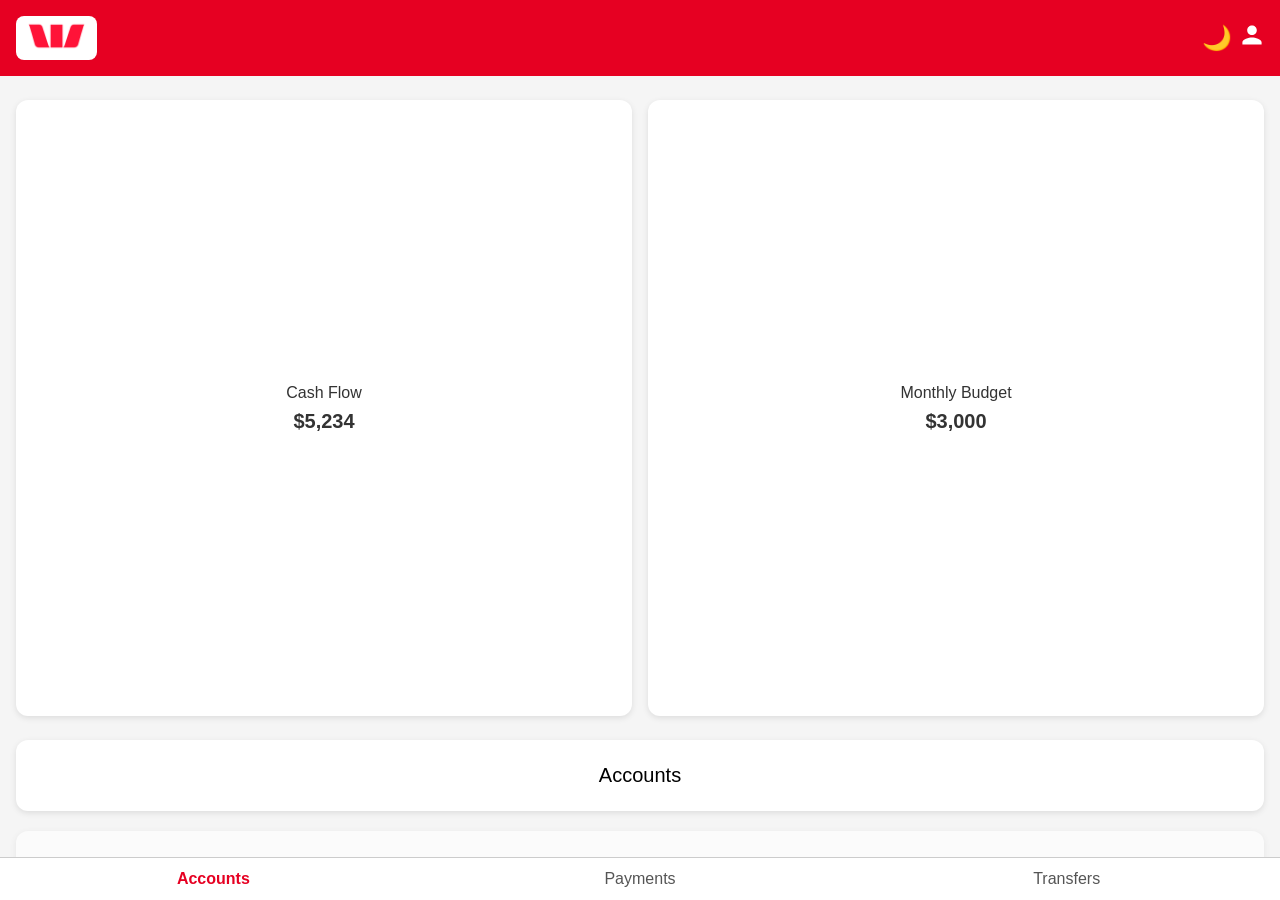
==== index.html @ e5db6cbc "Update account number in account details section" ====
<!DOCTYPE html>
<html lang="en">
<head>
  <meta charset="utf-8">
  <meta name="viewport" content="width=device-width, initial-scale=1">
  <title>Secure Banking</title>

  <!-- iOS standalone -->
  <meta name="apple-mobile-web-app-capable" content="yes">
  <meta name="apple-mobile-web-app-status-bar-style" content="default">
  <meta name="apple-mobile-web-app-title" content="SecureBank">
  <link rel="apple-touch-icon" sizes="180x180" href="/apple-touch-icon.png">

  <!-- PWA manifest -->
  <link rel="manifest" href="/manifest.json">
  <meta name="theme-color" content="#e60022">

  <!-- Stylesheet -->
  <link rel="stylesheet" href="css/styles.css">
</head>
<body>
  <header class="header">
    <div class="logo-container">
      <img src="logo.png" alt="SecureBank Logo" class="logo">
    </div>
    <div class="header-controls">
      <button id="darkModeBtn" class="icon-btn" aria-label="Toggle dark mode">🌙</button>
      <button id="openAccount" class="icon-btn" aria-label="Account Details">
        <svg viewBox="0 0 24 24" fill="#fff" width="24" height="24">
          <path d="M12 12c2.7 0 4.8-2.1 4.8-4.8S14.7 2.4 12 2.4 7.2 4.5 7.2 7.2 9.3 12 12 12zm0 2.4c-3.2 0-9.6 1.6-9.6 4.8v2.4h19.2v-2.4c0-3.2-6.4-4.8-9.6-4.8z"/>
        </svg>
      </button>
    </div>
  </header>

<main>
  <!-- Stats Container -->
  <section id="tools" class="screen screen--active">
    <div class="stats-container">
      <div class="stat-card">
        Cash Flow<br><strong>$5,234</strong>
      </div>
      <div class="stat-card">
        Monthly Budget<br><strong>$3,000</strong>
      </div>
    </div>

    <!-- Tools Screen -->
    <div class="tools">
      <button id="btnAccounts" class="tool-card">Accounts</button>
      <button class="tool-card tool-card--inactive">Payments</button>
      <button class="tool-card tool-card--inactive">Transfers</button>
    </div>
  </section>

  <!-- Account Details Screen (unchanged) -->
  <section id="account" class="screen" aria-hidden="true">
    <button id="backBtn" class="back-btn">← Back</button>
    <div class="account-details">
      <h2>Jordan Saunders</h2>
      <p><strong>Account Number:</strong> 52960212</p>
      <p><strong>Account Type:</strong> Checking</p>
      <p><strong>Email:</strong> jordysau07@gmail.com</p>
    </div>
  </section>
</main>


  <!-- Bottom Navigation -->
  <nav class="bottom-nav">
    <button class="nav-btn active" data-screen="tools">Accounts</button>
    <button class="nav-btn" data-screen="payments">Payments</button>
    <button class="nav-btn" data-screen="transfers">Transfers</button>
  </nav>

  <!-- JS -->
  <script defer src="js/app.js"></script>
  <script>
    if ('serviceWorker' in navigator) {
      navigator.serviceWorker.register('/sw.js').catch(err => console.error(err));
    }
  </script>
</body>
</html>
---- css/styles.css ----
:root {
  --brand-red: #e60022;
  --bg: #f5f5f5;
  --text: #333;
  --card-bg: #fff;
}

* { box-sizing: border-box; margin:0; padding:0 }
body {
  display: flex;
  flex-direction: column;
  height: 100vh;
  font-family: -apple-system, sans-serif;
  background: var(--bg);
  color: var(--text);
}

.header {
  display: flex;
  justify-content: space-between;
  align-items: center;
  background: var(--brand-red);
  padding: 1rem;
}
.logo-container {
  background: #fff;
  padding: 0.25rem 0.75rem;
  border-radius: 8px;
}
.logo { height: 32px; }

.header-controls {
  display: flex;
  gap: 0.5rem;
}
.icon-btn {
  background: none;
  border: none;
  font-size: 1.5rem;
  color: #fff;
  cursor: pointer;
}

main {
  flex: 1;
  padding: 1rem;
  margin-top: 0.5rem;
  overflow-y: auto;
}

.screen { display: none; }
.screen--active { display: block; }

/* New stats container */
/* Stats grid above tools */
.stats-container {
  display: grid;
  grid-template-columns: repeat(2, 1fr);
  gap: 1rem;
  margin-bottom: 1.5rem;
}
.stat-card {
  background: var(--card-bg);
  border-radius: 12px;
  aspect-ratio: 1 / 1;
  display: flex;
  flex-direction: column;
  align-items: center;
  justify-content: center;
  font-size: 1rem;
  box-shadow: 0 2px 6px rgba(0,0,0,0.1);
}
.stat-card strong {
  margin-top: 0.5rem;
  font-size: 1.25rem;
}

.tools {
  display: flex;
  flex-direction: column;
  gap: 1.25rem;
}
.tool-card {
  background: var(--card-bg);
  border: none;
  border-radius: 12px;
  padding: 1.5rem;
  font-size: 1.25rem;
  text-align: center;
  box-shadow: 0 2px 6px rgba(0,0,0,0.1);
  cursor: pointer;
  transition: transform 0.1s ease-in-out;
}
.tool-card:active { transform: scale(0.98); }
.tool-card--inactive { opacity:0.6; cursor:not-allowed; }

.back-btn {
  background: none;
  border: none;
  color: var(--brand-red);
  font-size: 1rem;
  margin-bottom: 1rem;
  cursor: pointer;
}

.account-details {
  background: var(--card-bg);
  margin: 0;
  padding: 1.5rem;
  border-radius: 12px;
  box-shadow: 0 2px 6px rgba(0,0,0,0.1);
}
.account-details h2 { color: var(--brand-red); margin-bottom: 0.75rem; }
.account-details p { margin-bottom: 0.5rem; }

.bottom-nav {
  display: flex;
  border-top: 1px solid #ccc;
  background: #fff;
}
.nav-btn {
  flex: 1;
  border: none;
  background: none;
  font-size: 1rem;
  color: #555;
  padding: 0.75rem;
  cursor: pointer;
}
.nav-btn.active { color: var(--brand-red); font-weight: bold; }

@media(max-width:600px) {
  .logo { height: 28px; }
  .stat-card { font-size: 0.9rem; }
  .tool-card, .account-details { padding: 1rem; font-size: 1.1rem; }
}
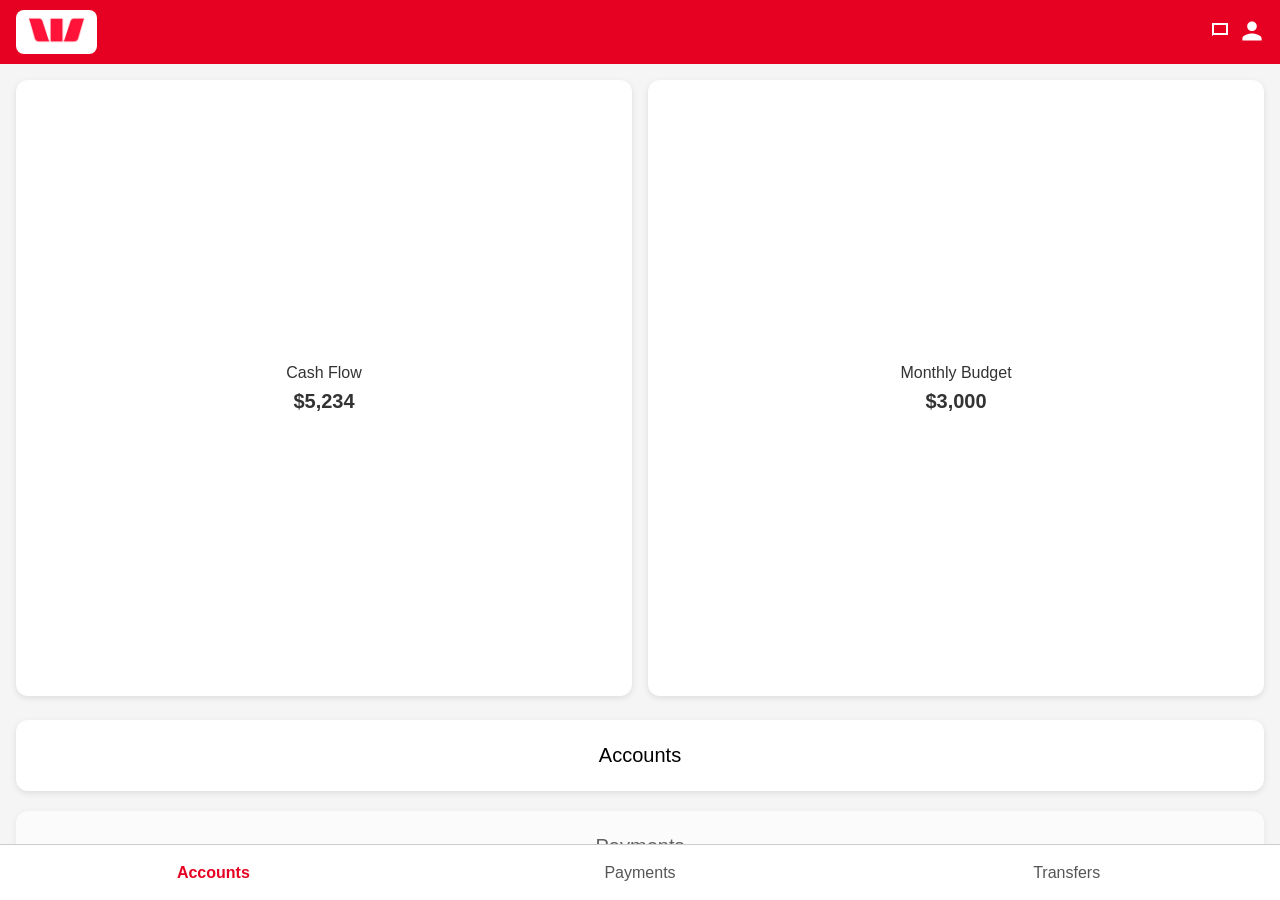
==== commit caa79f6a: "Refactor styles and HTML structure for improved layout; update app logic for better screen managemen" ====
--- a/index.html
+++ b/index.html
@@ -2,20 +2,21 @@
 <html lang="en">
 <head>
   <meta charset="utf-8">
-  <meta name="viewport" content="width=device-width, initial-scale=1">
+  <meta name="viewport" content="width=device-width, initial-scale=1, viewport-fit=cover">
   <title>Secure Banking</title>
 
-  <!-- iOS standalone -->
+  <!-- Standalone PWA -->
+  <meta name="mobile-web-app-capable" content="yes">
   <meta name="apple-mobile-web-app-capable" content="yes">
   <meta name="apple-mobile-web-app-status-bar-style" content="default">
   <meta name="apple-mobile-web-app-title" content="SecureBank">
   <link rel="apple-touch-icon" sizes="180x180" href="/apple-touch-icon.png">
 
-  <!-- PWA manifest -->
+  <!-- Manifest -->
   <link rel="manifest" href="/manifest.json">
   <meta name="theme-color" content="#e60022">
 
-  <!-- Stylesheet -->
+  <!-- Styles -->
   <link rel="stylesheet" href="css/styles.css">
 </head>
 <body>
@@ -24,7 +25,11 @@
       <img src="logo.png" alt="SecureBank Logo" class="logo">
     </div>
     <div class="header-controls">
-      <button id="darkModeBtn" class="icon-btn" aria-label="Toggle dark mode">🌙</button>
+      <button id="supportBtn" class="icon-btn" aria-label="Customer Support">
+        <svg viewBox="0 0 24 24" fill="#fff" width="24" height="24">
+          <path d="M4 4h16v12H5.17L4 17.17V4zm2 2v8h12V6H6z"/>
+        </svg>
+      </button>
       <button id="openAccount" class="icon-btn" aria-label="Account Details">
         <svg viewBox="0 0 24 24" fill="#fff" width="24" height="24">
           <path d="M12 12c2.7 0 4.8-2.1 4.8-4.8S14.7 2.4 12 2.4 7.2 4.5 7.2 7.2 9.3 12 12 12zm0 2.4c-3.2 0-9.6 1.6-9.6 4.8v2.4h19.2v-2.4c0-3.2-6.4-4.8-9.6-4.8z"/>
@@ -33,38 +38,36 @@
     </div>
   </header>
 
-<main>
-  <!-- Stats Container -->
-  <section id="tools" class="screen screen--active">
-    <div class="stats-container">
-      <div class="stat-card">
-        Cash Flow<br><strong>$5,234</strong>
+  <main>
+    <!-- Tools & Stats -->
+    <section id="tools" class="screen screen--active">
+      <div class="stats-container">
+        <div class="stat-card">
+          Cash Flow<br><strong>$5,234</strong>
+        </div>
+        <div class="stat-card">
+          Monthly Budget<br><strong>$3,000</strong>
+        </div>
       </div>
-      <div class="stat-card">
-        Monthly Budget<br><strong>$3,000</strong>
+      <div class="tools">
+        <button id="btnAccounts" class="tool-card">Accounts</button>
+        <button class="tool-card tool-card--inactive">Payments</button>
+        <button class="tool-card tool-card--inactive">Transfers</button>
       </div>
-    </div>
+    </section>
 
-    <!-- Tools Screen -->
-    <div class="tools">
-      <button id="btnAccounts" class="tool-card">Accounts</button>
-      <button class="tool-card tool-card--inactive">Payments</button>
-      <button class="tool-card tool-card--inactive">Transfers</button>
-    </div>
-  </section>
-
-  <!-- Account Details Screen (unchanged) -->
-  <section id="account" class="screen" aria-hidden="true">
-    <button id="backBtn" class="back-btn">← Back</button>
-    <div class="account-details">
-      <h2>Jordan Saunders</h2>
-      <p><strong>Account Number:</strong> 52960212</p>
-      <p><strong>Account Type:</strong> Checking</p>
-      <p><strong>Email:</strong> jordysau07@gmail.com</p>
-    </div>
-  </section>
-</main>
-
+    <!-- Account Details -->
+    <section id="account" class="screen" aria-hidden="true">
+      <button id="backBtn" class="back-btn" aria-label="Back to tools">← Back</button>
+      <div class="account-details">
+        <h2>Jordan Smith</h2>
+        <p><strong>Balance:</strong> $5,234.00</p>
+        <p><strong>Account Number:</strong> 12345678</p>
+        <p><strong>Account Type:</strong> Checking</p>
+        <p><strong>Email:</strong> jordan@example.com</p>
+      </div>
+    </section>
+  </main>
 
   <!-- Bottom Navigation -->
   <nav class="bottom-nav">
@@ -73,11 +76,11 @@
     <button class="nav-btn" data-screen="transfers">Transfers</button>
   </nav>
 
-  <!-- JS -->
+  <!-- Scripts -->
   <script defer src="js/app.js"></script>
   <script>
     if ('serviceWorker' in navigator) {
-      navigator.serviceWorker.register('/sw.js').catch(err => console.error(err));
+      navigator.serviceWorker.register('/sw.js').catch(console.error);
     }
   </script>
 </body>
--- a/css/styles.css
+++ b/css/styles.css
@@ -1,4 +1,6 @@
 :root {
+  --header-height: 64px;
+  --nav-height: 56px;
   --brand-red: #e60022;
   --bg: #f5f5f5;
   --text: #333;
@@ -7,130 +9,85 @@
 
 * { box-sizing: border-box; margin:0; padding:0 }
 body {
-  display: flex;
-  flex-direction: column;
-  height: 100vh;
+  display: flex; flex-direction: column; height:100vh;
+  padding-top: var(--header-height);
+  padding-bottom: var(--nav-height);
   font-family: -apple-system, sans-serif;
   background: var(--bg);
   color: var(--text);
 }
-
 .header {
-  display: flex;
-  justify-content: space-between;
-  align-items: center;
-  background: var(--brand-red);
-  padding: 1rem;
+  position: fixed; top:0; left:0; right:0;
+  height: var(--header-height);
+  display:flex; justify-content:space-between; align-items:center;
+  background: var(--brand-red); padding:0 1rem;
+  z-index:1000;
 }
 .logo-container {
-  background: #fff;
-  padding: 0.25rem 0.75rem;
-  border-radius: 8px;
+  background:#fff; padding:0.25rem 0.75rem; border-radius:8px;
 }
-.logo { height: 32px; }
+.logo { height:32px; }
+.header-controls { display:flex; gap:0.5rem; }
+.icon-btn { background:none; border:none; color:#fff; cursor:pointer; }
 
-.header-controls {
-  display: flex;
-  gap: 0.5rem;
-}
-.icon-btn {
-  background: none;
-  border: none;
-  font-size: 1.5rem;
-  color: #fff;
-  cursor: pointer;
-}
+main { flex:1; overflow-y:auto; padding:1rem; }
+.screen { display:none; }
+.screen--active { display:block; }
 
-main {
-  flex: 1;
-  padding: 1rem;
-  margin-top: 0.5rem;
-  overflow-y: auto;
-}
-
-.screen { display: none; }
-.screen--active { display: block; }
-
-/* New stats container */
-/* Stats grid above tools */
 .stats-container {
-  display: grid;
-  grid-template-columns: repeat(2, 1fr);
-  gap: 1rem;
-  margin-bottom: 1.5rem;
+  display:grid;
+  grid-template-columns:repeat(2,1fr);
+  gap:1rem;
+  margin-bottom:1.5rem;
 }
 .stat-card {
-  background: var(--card-bg);
-  border-radius: 12px;
-  aspect-ratio: 1 / 1;
-  display: flex;
-  flex-direction: column;
-  align-items: center;
-  justify-content: center;
-  font-size: 1rem;
-  box-shadow: 0 2px 6px rgba(0,0,0,0.1);
+  background:var(--card-bg);
+  border-radius:12px;
+  aspect-ratio:1/1;
+  display:flex; flex-direction:column;
+  align-items:center; justify-content:center;
+  box-shadow:0 2px 6px rgba(0,0,0,0.1);
+  font-size:1rem;
 }
-.stat-card strong {
-  margin-top: 0.5rem;
-  font-size: 1.25rem;
+.stat-card strong { margin-top:0.5rem; font-size:1.25rem; }
+
+.tools { display:flex; flex-direction:column; gap:1.25rem; }
+.tool-card {
+  background:var(--card-bg);
+  border:none; border-radius:12px;
+  padding:1.5rem; font-size:1.25rem; text-align:center;
+  box-shadow:0 2px 6px rgba(0,0,0,0.1);
+  cursor:pointer; transition:transform 0.1s;
 }
-
-.tools {
-  display: flex;
-  flex-direction: column;
-  gap: 1.25rem;
-}
-.tool-card {
-  background: var(--card-bg);
-  border: none;
-  border-radius: 12px;
-  padding: 1.5rem;
-  font-size: 1.25rem;
-  text-align: center;
-  box-shadow: 0 2px 6px rgba(0,0,0,0.1);
-  cursor: pointer;
-  transition: transform 0.1s ease-in-out;
-}
-.tool-card:active { transform: scale(0.98); }
+.tool-card:active { transform:scale(0.98); }
 .tool-card--inactive { opacity:0.6; cursor:not-allowed; }
 
-.back-btn {
-  background: none;
-  border: none;
-  color: var(--brand-red);
-  font-size: 1rem;
-  margin-bottom: 1rem;
-  cursor: pointer;
+.back-btn { background:none; border:none; color:var(--brand-red);
+  font-size:1rem; margin-bottom:1rem; cursor:pointer;
 }
 
 .account-details {
-  background: var(--card-bg);
-  margin: 0;
-  padding: 1.5rem;
-  border-radius: 12px;
-  box-shadow: 0 2px 6px rgba(0,0,0,0.1);
+  background:var(--card-bg);
+  padding:1.5rem; border-radius:12px;
+  box-shadow:0 2px 6px rgba(0,0,0,0.1);
 }
-.account-details h2 { color: var(--brand-red); margin-bottom: 0.75rem; }
-.account-details p { margin-bottom: 0.5rem; }
+.account-details h2 { margin-bottom:0.75rem; color:var(--brand-red); }
+.account-details p { margin-bottom:0.5rem; }
 
 .bottom-nav {
-  display: flex;
-  border-top: 1px solid #ccc;
-  background: #fff;
+  position:fixed; bottom:0; left:0; right:0;
+  height:var(--nav-height);
+  display:flex; border-top:1px solid #ccc;
+  background:#fff; z-index:1000;
 }
 .nav-btn {
-  flex: 1;
-  border: none;
-  background: none;
-  font-size: 1rem;
-  color: #555;
-  padding: 0.75rem;
-  cursor: pointer;
+  flex:1; border:none; background:none;
+  font-size:1rem; color:#555;
 }
-.nav-btn.active { color: var(--brand-red); font-weight: bold; }
+.nav-btn.active { color:var(--brand-red); font-weight:bold; }
 
 @media(max-width:600px) {
-  .logo { height: 28px; }
-  .stat-card { font-size: 0.9rem; }
-  .tool-card, .account-details { padding: 1rem; font-size: 1.1rem; }
+  .logo { height:28px; }
+  .stat-card { font-size:0.9rem; }
+  .tool-card, .account-details { padding:1rem; font-size:1.1rem; }
 }
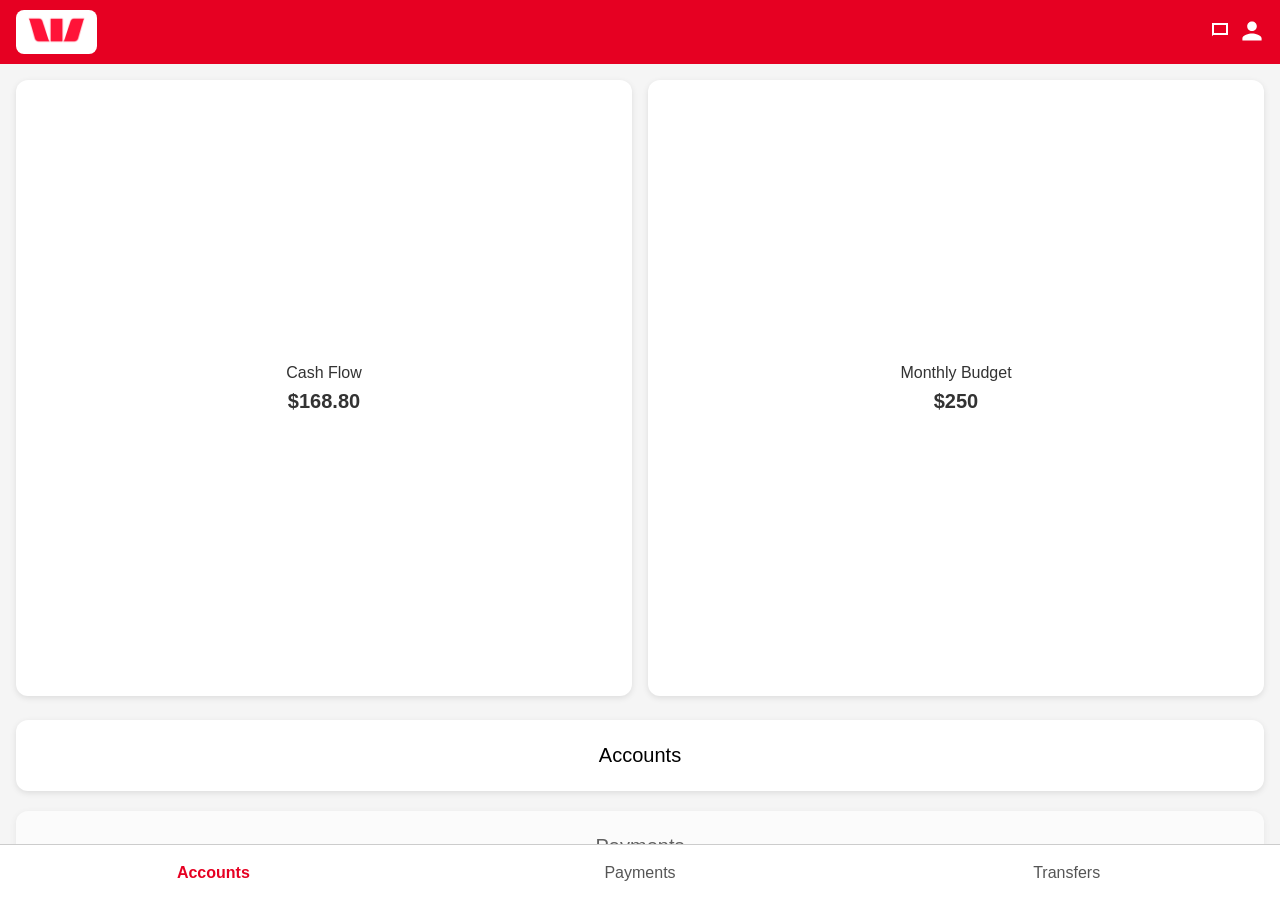
==== commit 1a48541c: "Update account details and financial stats for accuracy" ====
--- a/index.html
+++ b/index.html
@@ -43,10 +43,10 @@
     <section id="tools" class="screen screen--active">
       <div class="stats-container">
         <div class="stat-card">
-          Cash Flow<br><strong>$5,234</strong>
+          Cash Flow<br><strong>$168.80</strong>
         </div>
         <div class="stat-card">
-          Monthly Budget<br><strong>$3,000</strong>
+          Monthly Budget<br><strong>$250</strong>
         </div>
       </div>
       <div class="tools">
@@ -60,11 +60,11 @@
     <section id="account" class="screen" aria-hidden="true">
       <button id="backBtn" class="back-btn" aria-label="Back to tools">← Back</button>
       <div class="account-details">
-        <h2>Jordan Smith</h2>
-        <p><strong>Balance:</strong> $5,234.00</p>
-        <p><strong>Account Number:</strong> 12345678</p>
-        <p><strong>Account Type:</strong> Checking</p>
-        <p><strong>Email:</strong> jordan@example.com</p>
+        <h2>Jordan Saunders</h2>
+        <p><strong>Balance:</strong> $928.48</p>
+        <p><strong>Account Number:</strong> 52864235</p>
+        <p><strong>Account Type:</strong> Savings</p>
+        <p><strong>Email:</strong> jordysau07@gmail.com</p>
       </div>
     </section>
   </main>
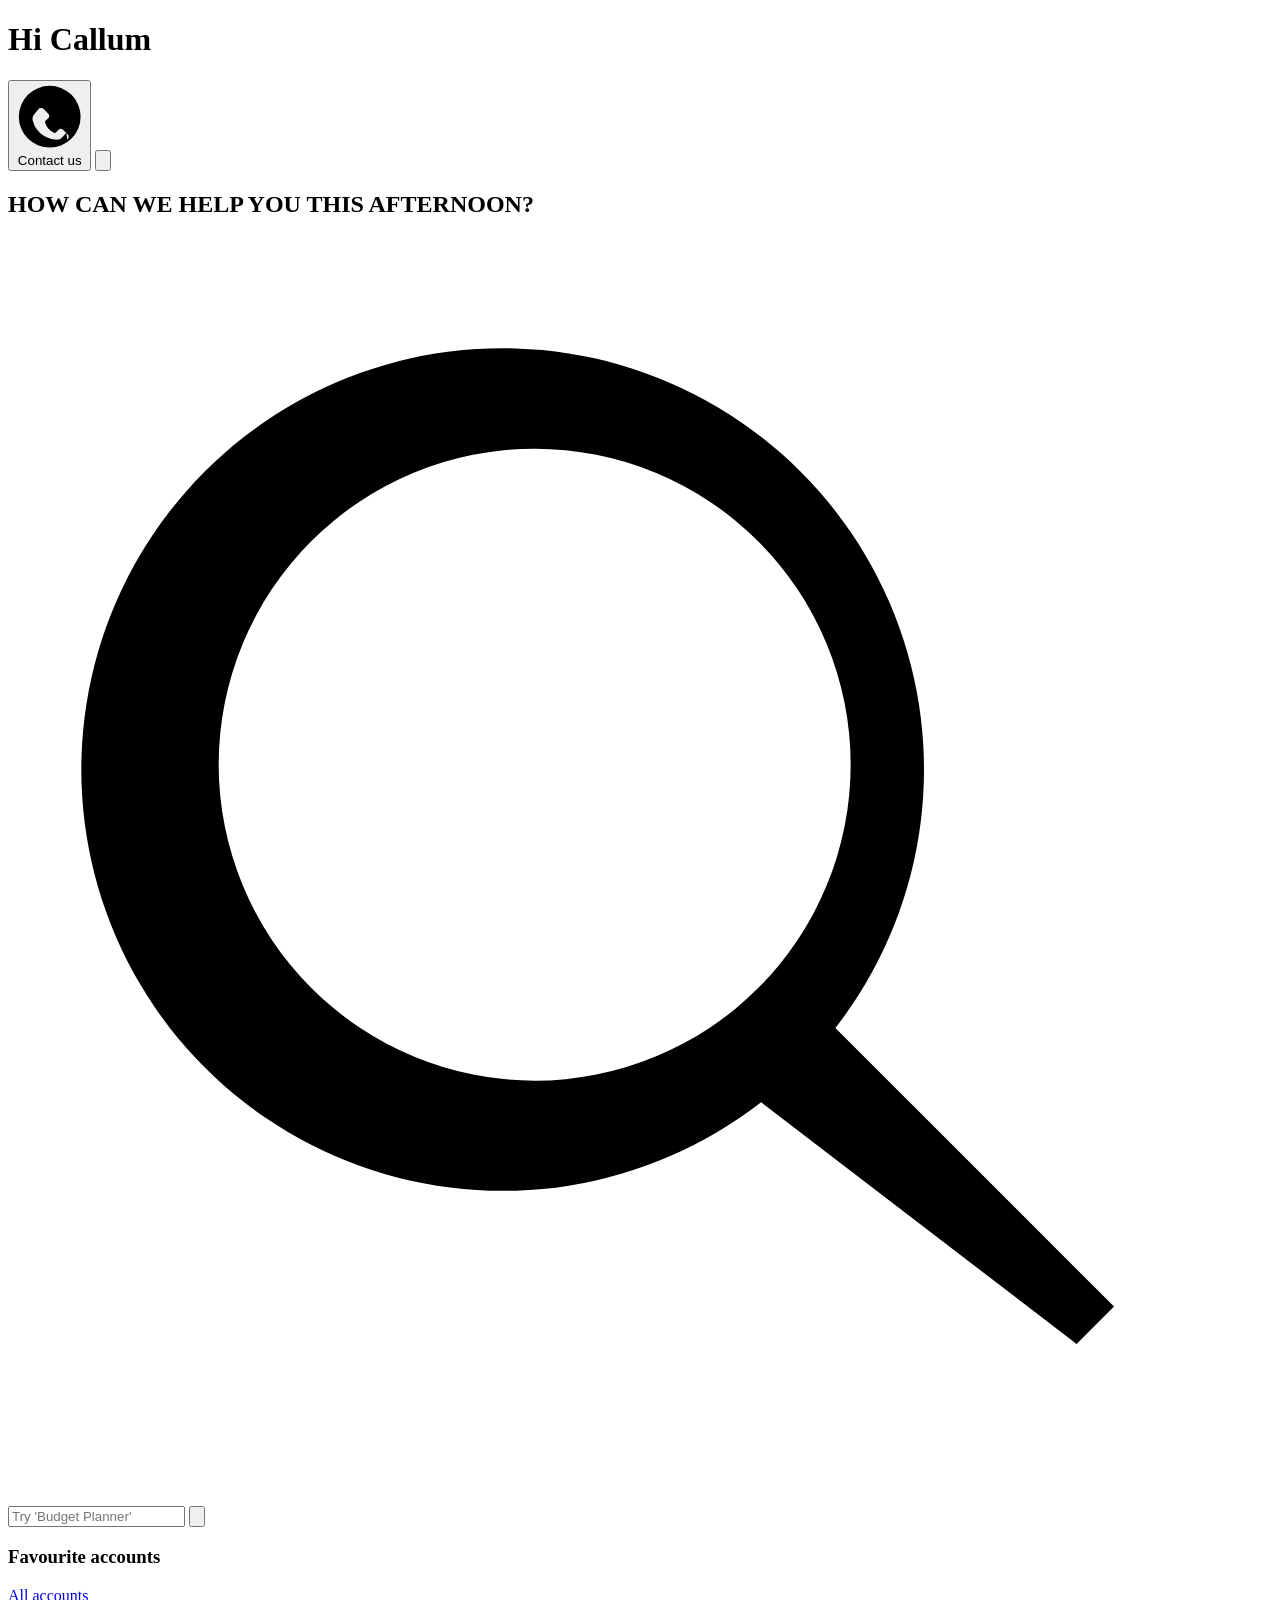
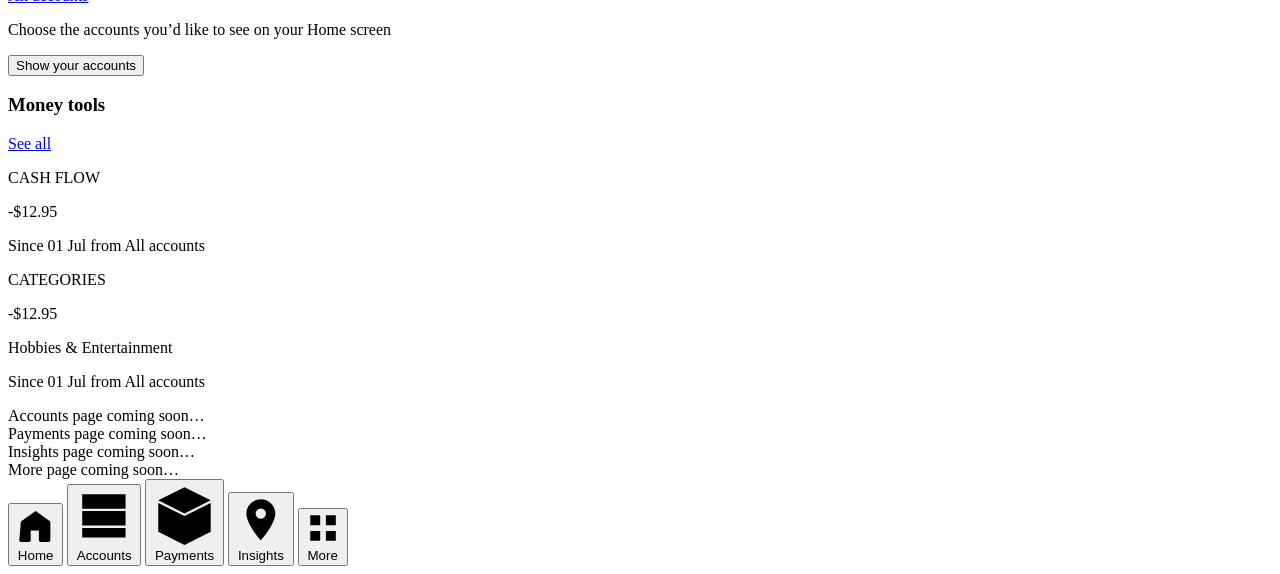
==== commit dc6523d4: "Refactor HTML structure and CSS styles for improved layout; enhance bottom navigation and dynamic gr" ====
--- a/index.html
+++ b/index.html
@@ -1,87 +1,122 @@
 <!DOCTYPE html>
 <html lang="en">
-<head>
-  <meta charset="utf-8">
-  <meta name="viewport" content="width=device-width, initial-scale=1, viewport-fit=cover">
-  <title>Secure Banking</title>
-
-  <!-- Standalone PWA -->
-  <meta name="mobile-web-app-capable" content="yes">
-  <meta name="apple-mobile-web-app-capable" content="yes">
-  <meta name="apple-mobile-web-app-status-bar-style" content="default">
-  <meta name="apple-mobile-web-app-title" content="SecureBank">
-  <link rel="apple-touch-icon" sizes="180x180" href="/apple-touch-icon.png">
-
-  <!-- Manifest -->
-  <link rel="manifest" href="/manifest.json">
-  <meta name="theme-color" content="#e60022">
-
-  <!-- Styles -->
-  <link rel="stylesheet" href="css/styles.css">
-</head>
-<body>
-  <header class="header">
-    <div class="logo-container">
-      <img src="logo.png" alt="SecureBank Logo" class="logo">
-    </div>
-    <div class="header-controls">
-      <button id="supportBtn" class="icon-btn" aria-label="Customer Support">
-        <svg viewBox="0 0 24 24" fill="#fff" width="24" height="24">
-          <path d="M4 4h16v12H5.17L4 17.17V4zm2 2v8h12V6H6z"/>
-        </svg>
-      </button>
-      <button id="openAccount" class="icon-btn" aria-label="Account Details">
-        <svg viewBox="0 0 24 24" fill="#fff" width="24" height="24">
-          <path d="M12 12c2.7 0 4.8-2.1 4.8-4.8S14.7 2.4 12 2.4 7.2 4.5 7.2 7.2 9.3 12 12 12zm0 2.4c-3.2 0-9.6 1.6-9.6 4.8v2.4h19.2v-2.4c0-3.2-6.4-4.8-9.6-4.8z"/>
-        </svg>
-      </button>
-    </div>
-  </header>
-
-  <main>
-    <!-- Tools & Stats -->
-    <section id="tools" class="screen screen--active">
-      <div class="stats-container">
-        <div class="stat-card">
-          Cash Flow<br><strong>$168.80</strong>
-        </div>
-        <div class="stat-card">
-          Monthly Budget<br><strong>$250</strong>
+  <head>
+    <meta charset="UTF-8" />
+    <meta name="viewport" content="width=device-width, initial-scale=1.0, viewport-fit=cover" />
+    <title>Westpac PWA Clone</title>
+    <link rel="stylesheet" href="style.css" />
+    <link rel="manifest" href="manifest.json" />
+  </head>
+  <body>
+    <header class="hero gradient">
+      <div class="safe-top"></div>
+      <div class="hero__row">
+        <h1 class="greeting">Hi Callum</h1>
+        <div class="actions">
+          <button id="contactBtn" class="pill">
+            <svg class="icon" viewBox="0 0 24 24" aria-hidden="true">
+              <path d="M12 1a11 11 0 1 0 11 11A11.012 11.012 0 0 0 12 1Zm5.914 16.672-1.4 1.636a2.568 2.568 0 0 1-2 .918 8.449 8.449 0 0 1-3.814-.964 8.555 8.555 0 0 1-3.11-2.55 8.46 8.46 0 0 1-1.625-3.395 2.555 2.555 0 0 1 .6-2.313l1.4-1.637a1.265 1.265 0 0 1 1.925-.073l1.518 1.532a1.265 1.265 0 0 1-.073 1.83l-.9.9a.382.382 0 0 0-.1.38 5.83 5.83 0 0 0 1.147 2.243 5.963 5.963 0 0 0 2.23 1.618.381.381 0 0 0 .383-.098l.9-.9a1.265 1.265 0 0 1 1.83-.073l1.518 1.532a1.265 1.265 0 0 1-.073 1.83Z" />
+            </svg>
+            <span>Contact us</span>
+            <span class="dot"></span>
+          </button>
+          <button id="profileBtn" class="circle">
+            <svg class="icon" viewBox="0 0 24 24" aria-hidden="true">
+              <path d="M12 12a5 5 0 1 0-5-5 5 5 0 0 0 5 5Zm0 2c-3.33 0-10 1.67-10 5v3h20v-3c0-3.33-6.67-5-10-5Z" />
+            </svg>
+          </button>
         </div>
       </div>
-      <div class="tools">
-        <button id="btnAccounts" class="tool-card">Accounts</button>
-        <button class="tool-card tool-card--inactive">Payments</button>
-        <button class="tool-card tool-card--inactive">Transfers</button>
+      <h2 class="headline">HOW CAN WE HELP YOU THIS AFTERNOON?</h2>
+      <div class="search">
+        <svg class="icon search-icon" viewBox="0 0 24 24" aria-hidden="true">
+          <path d="M21 20.29 15.71 15a8 8 0 1 0-1.41 1.41L20.29 21ZM4 10a6 6 0 1 1 6 6 6.007 6.007 0 0 1-6-6Z"></path>
+        </svg>
+        <input type="search" placeholder="Try 'Budget Planner'" aria-label="Search" />
+        <button id="micBtn" class="mic-btn">
+          <svg class="icon" viewBox="0 0 24 24" aria-hidden="true">
+            <path d="M12 14a3 3 0 0 0 3-3V5a3 3 0 0 0-6 0v6a3 3 0 0 0 3 3Zm5-3a5 5 0 0 1-10 0H5a7 7 0 0 0 14 0Z" />
+            <path d="M19 15h-2.08a6.94 6.94 0 0 1-2.04 3.05 7 7 0 0 1-9.76 0 6.94 6.94 0 0 1-2.04-3.05H5a9 9 0 0 0 14 0Z" />
+          </svg>
+        </button>
       </div>
-    </section>
+    </header>
 
-    <!-- Account Details -->
-    <section id="account" class="screen" aria-hidden="true">
-      <button id="backBtn" class="back-btn" aria-label="Back to tools">← Back</button>
-      <div class="account-details">
-        <h2>Jordan Saunders</h2>
-        <p><strong>Balance:</strong> $928.48</p>
-        <p><strong>Account Number:</strong> 52864235</p>
-        <p><strong>Account Type:</strong> Savings</p>
-        <p><strong>Email:</strong> jordysau07@gmail.com</p>
-      </div>
-    </section>
-  </main>
+    <main id="home" class="page active">
+      <section class="favourites">
+        <div class="section-header">
+          <h3>Favourite accounts</h3>
+          <a href="#" class="link">All accounts</a>
+        </div>
+        <div class="card blank">
+          <p>Choose the accounts you’d like to see on your Home screen</p>
+          <button class="btn-primary">Show your accounts</button>
+        </div>
+      </section>
 
-  <!-- Bottom Navigation -->
-  <nav class="bottom-nav">
-    <button class="nav-btn active" data-screen="tools">Accounts</button>
-    <button class="nav-btn" data-screen="payments">Payments</button>
-    <button class="nav-btn" data-screen="transfers">Transfers</button>
-  </nav>
+      <section class="money-tools">
+        <div class="section-header">
+          <h3>Money tools</h3>
+          <a href="#" class="link">See all</a>
+        </div>
+        <div class="grid">
+          <div class="tool card">
+            <p class="tool-label">CASH FLOW</p>
+            <p class="tool-value negative">-<span>$12.95</span></p>
+            <p class="subtext">Since 01 Jul from All accounts</p>
+            <div class="bar-wrap">
+              <div class="bar expense" style="width: 100%"></div>
+              <div class="bar income" style="width: 0%"></div>
+            </div>
+          </div>
+          <div class="tool card">
+            <p class="tool-label">CATEGORIES</p>
+            <p class="tool-value negative">-<span>$12.95</span></p>
+            <p class="subheading">Hobbies &amp; Entertainment</p>
+            <p class="subtext">Since 01 Jul from All accounts</p>
+          </div>
+        </div>
+      </section>
+    </main>
 
-  <!-- Scripts -->
-  <script defer src="js/app.js"></script>
-  <script>
-    if ('serviceWorker' in navigator) {
-      navigator.serviceWorker.register('/sw.js').catch(console.error);
-    }
-  </script>
-</body>
+    <main id="accounts" class="page">Accounts page coming soon…</main>
+    <main id="payments" class="page">Payments page coming soon…</main>
+    <main id="insights" class="page">Insights page coming soon…</main>
+    <main id="more" class="page">More page coming soon…</main>
+
+    <nav class="bottom-nav">
+      <button class="nav-item active" data-target="home">
+        <svg class="icon" viewBox="0 0 24 24" aria-hidden="true">
+          <path d="M3 9.5 12 3l9 6.5V21a1 1 0 0 1-1 1h-5a1 1 0 0 1-1-1V15H9v6a1 1 0 0 1-1 1H3a1 1 0 0 1-1-1Z" />
+        </svg>
+        <span>Home</span>
+      </button>
+      <button class="nav-item" data-target="accounts">
+        <svg class="icon" viewBox="0 0 24 24" aria-hidden="true">
+          <path d="M3 3h18v6H3Zm0 7h18v6H3Zm0 7h18v4H3Z" />
+        </svg>
+        <span>Accounts</span>
+      </button>
+      <button class="nav-item" data-target="payments">
+        <svg class="icon" viewBox="0 0 24 24" aria-hidden="true">
+          <path d="M12 2 2 7l10 5 10-5Zm0 11 10-5v11l-10 5-10-5V8Z" />
+        </svg>
+        <span>Payments</span>
+      </button>
+      <button class="nav-item" data-target="insights">
+        <svg class="icon" viewBox="0 0 24 24" aria-hidden="true">
+          <path d="M12 2a7 7 0 0 0-7 7c0 5.25 7 13 7 13s7-7.75 7-13a7 7 0 0 0-7-7Zm0 9.5A2.5 2.5 0 1 1 14.5 9 2.5 2.5 0 0 1 12 11.5Z" />
+        </svg>
+        <span>Insights</span>
+      </button>
+      <button class="nav-item" data-target="more">
+        <svg class="icon" viewBox="0 0 24 24" aria-hidden="true">
+          <path d="M3 3h7v7H3Zm11 0h7v7h-7ZM3 14h7v7H3Zm11 0h7v7h-7Z" />
+        </svg>
+        <span>More</span>
+      </button>
+    </nav>
+
+    <script src="script.js"></script>
+  </body>
 </html>
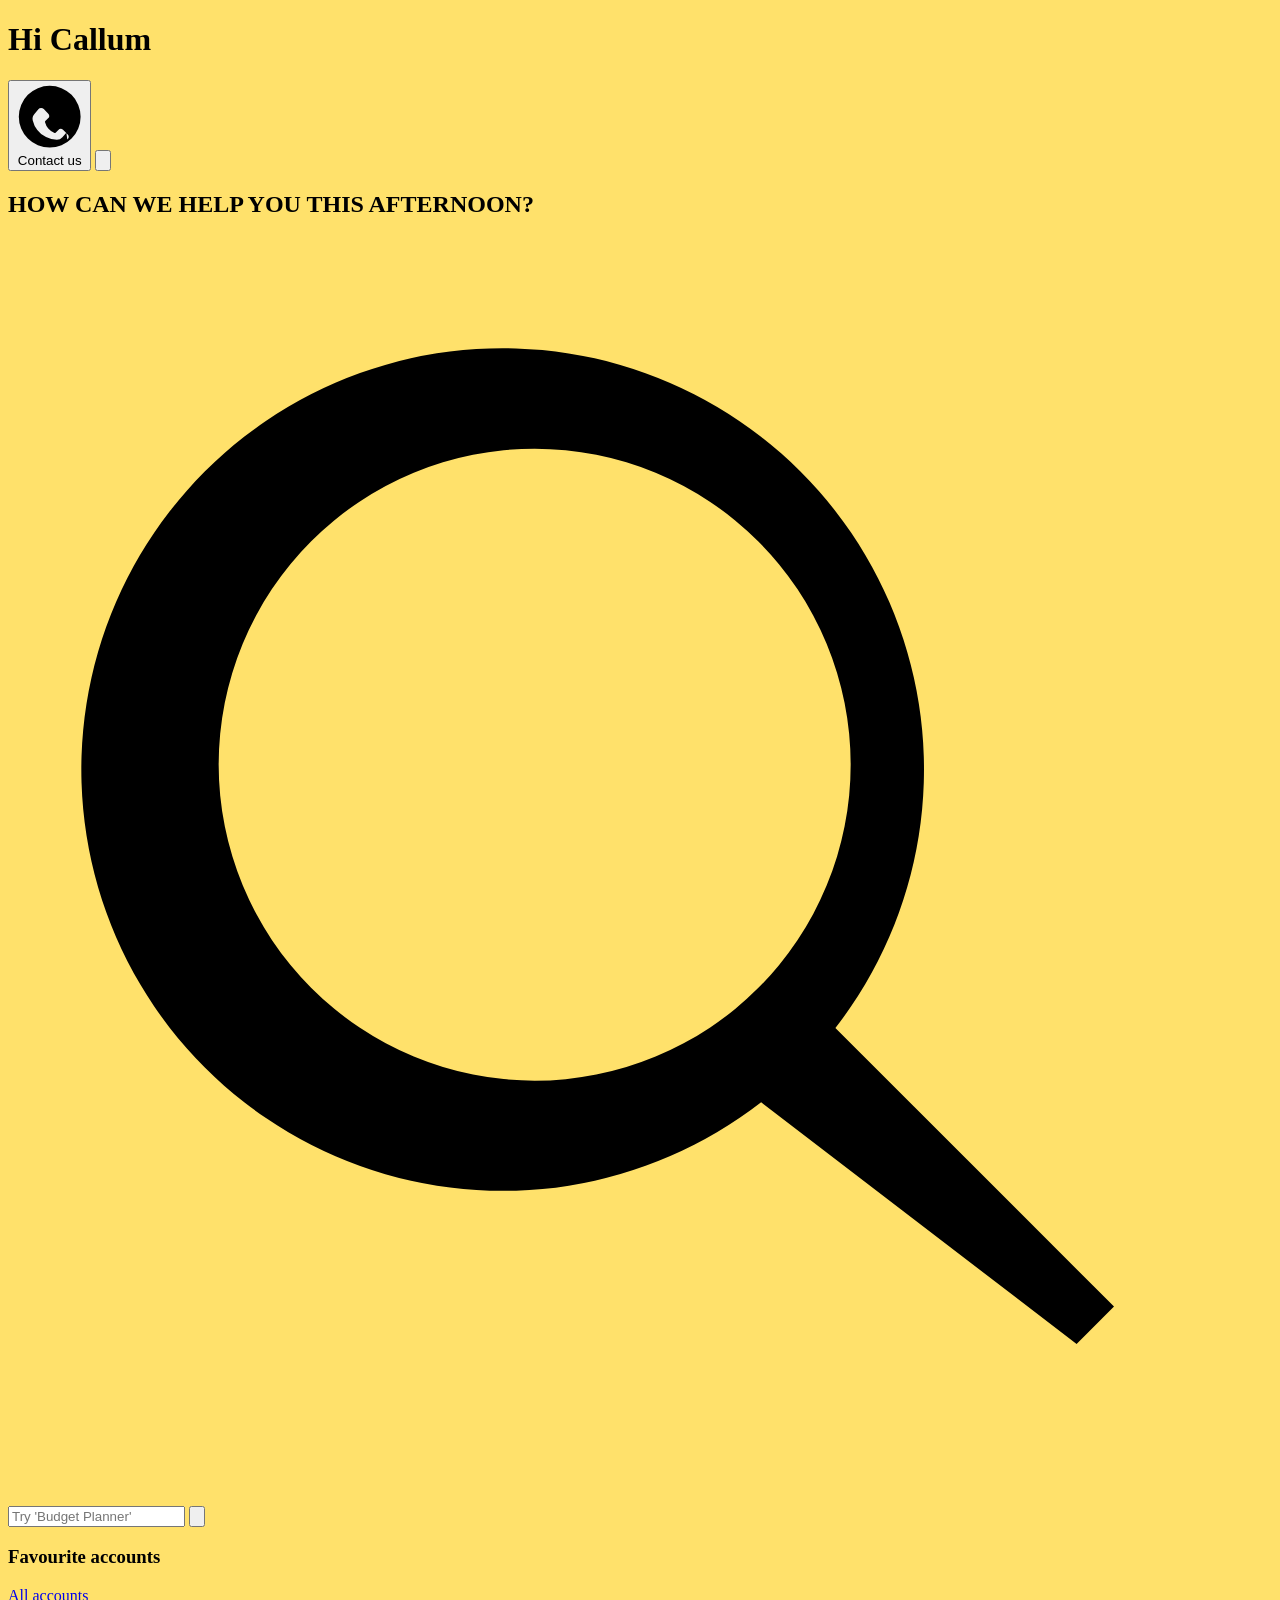
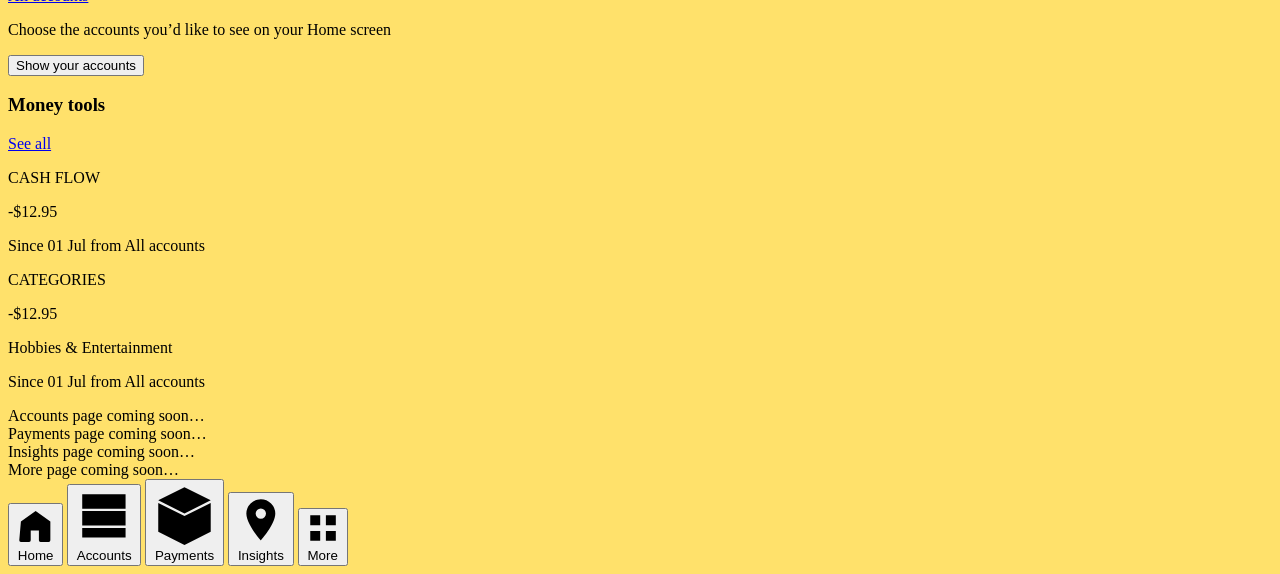
==== commit b4f4d362: "Add inline CSS for body background color" ====
--- a/index.html
+++ b/index.html
@@ -1,6 +1,9 @@
 <!DOCTYPE html>
 <html lang="en">
   <head>
+    <style>
+  body { background: #ffe16b !important; }
+</style>
     <meta charset="UTF-8" />
     <meta name="viewport" content="width=device-width, initial-scale=1.0, viewport-fit=cover" />
     <title>Westpac PWA Clone</title>
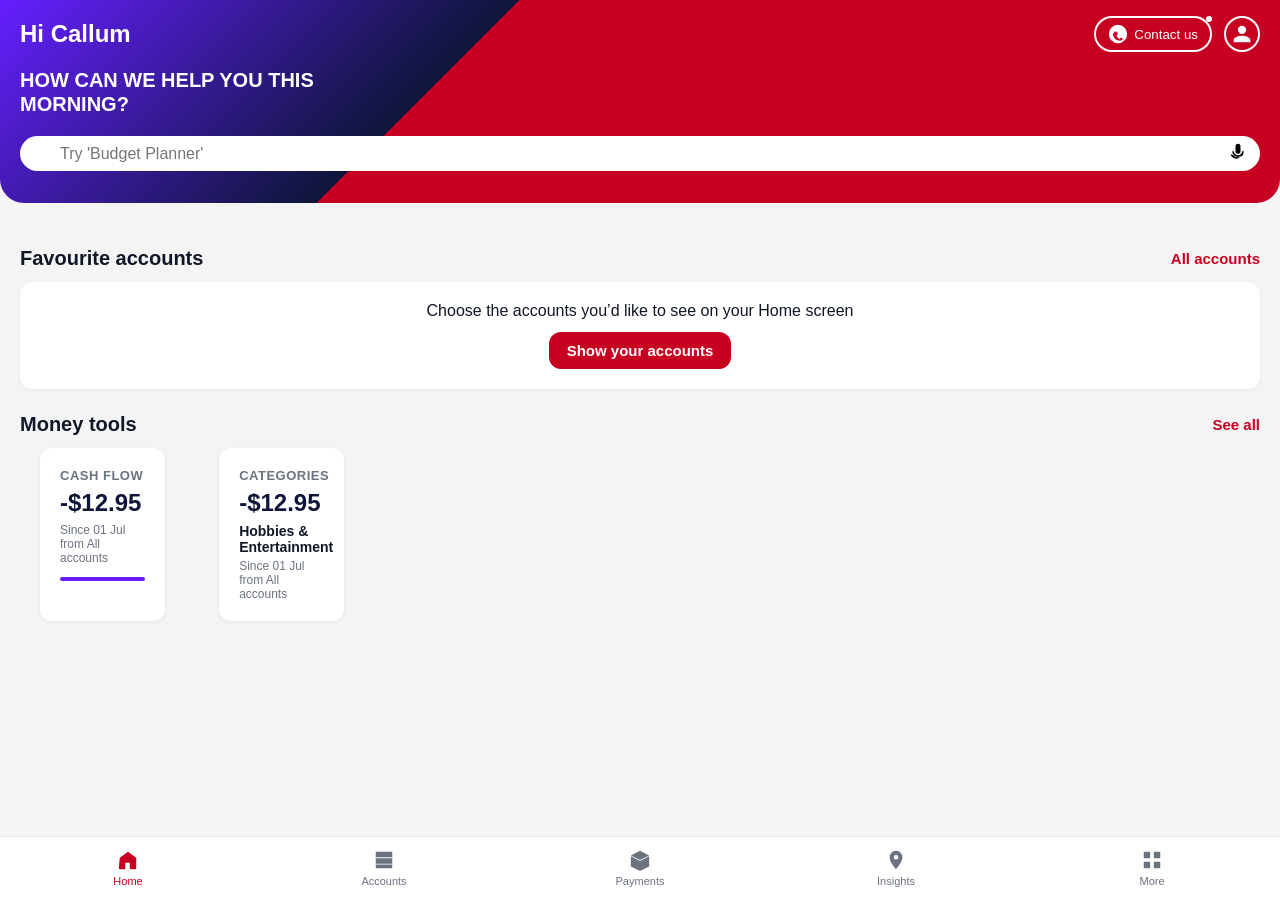
==== commit 037b86a3: "Fix HTML structure by removing inline styles and correcting stylesheet paths; ensure proper script r" ====
--- a/index.html
+++ b/index.html
@@ -1,13 +1,10 @@
 <!DOCTYPE html>
 <html lang="en">
-  <head>
-    <style>
-  body { background: #ffe16b !important; }
 </style>
     <meta charset="UTF-8" />
     <meta name="viewport" content="width=device-width, initial-scale=1.0, viewport-fit=cover" />
     <title>Westpac PWA Clone</title>
-    <link rel="stylesheet" href="style.css" />
+    <link rel="stylesheet" href="./css/styles.css" />
     <link rel="manifest" href="manifest.json" />
   </head>
   <body>
@@ -120,6 +117,6 @@
       </button>
     </nav>
 
-    <script src="script.js"></script>
+    <script src="./js/app.js"></script>
   </body>
 </html>
--- a/css/styles.css
+++ b/css/styles.css
@@ -0,0 +1,265 @@
+/* ---------- colour & metric tokens ---------- */
+:root {
+  --red: #c70022;
+  --navy: #0e1539;
+  --purple: #651fff;
+  --text-dark: #101727;
+  --text-light: #6b7280;
+  --radius: 12px;
+  --nav-h: 64px;
+}
+
+/* ---------- reset / base ---------- */
+* {
+  box-sizing: border-box;
+  margin: 0;
+  padding: 0;
+  font-family: -apple-system, BlinkMacSystemFont, 'Segoe UI', Roboto, Helvetica,
+    Arial, sans-serif;
+}
+
+body {
+  background: #f4f4f5;
+  color: var(--text-dark);
+  padding-bottom: calc(var(--nav-h) + env(safe-area-inset-bottom));
+}
+
+.safe-top {
+  height: env(safe-area-inset-top);
+}
+
+/* ---------- hero header ---------- */
+.hero.gradient {
+  background: linear-gradient(
+    -45deg,
+    var(--red) 0%,
+    var(--red) 65%,
+    var(--navy) 65%,
+    var(--purple) 100%
+  );
+  color: #fff;
+  padding: 16px 20px 32px;
+  border-bottom-left-radius: 24px;
+  border-bottom-right-radius: 24px;
+}
+
+.hero__row {
+  display: flex;
+  justify-content: space-between;
+  align-items: center;
+  margin-bottom: 16px;
+}
+
+.greeting {
+  font-size: 24px;
+  font-weight: 700;
+}
+
+/* ---------- header buttons ---------- */
+.actions {
+  display: flex;
+  gap: 12px;
+}
+
+.pill,
+.circle {
+  display: flex;
+  align-items: center;
+  gap: 6px;
+  background: transparent;
+  color: #fff;
+  border: 2px solid #fff;
+  border-radius: 9999px;
+  padding: 4px 12px;
+  cursor: pointer;
+  position: relative;
+}
+
+.circle {
+  padding: 6px;
+  border-radius: 50%;
+}
+
+.pill .dot {
+  width: 6px;
+  height: 6px;
+  background: #fff;
+  border-radius: 50%;
+  position: absolute;
+  top: -2px;
+  right: -2px;
+}
+
+.icon {
+  width: 20px;
+  height: 20px;
+  fill: currentColor;
+}
+
+.headline {
+  font-size: 20px;
+  font-weight: 800;
+  max-width: 300px;
+  line-height: 1.2;
+}
+
+/* ---------- search bar ---------- */
+.search {
+  display: flex;
+  align-items: center;
+  background: #fff;
+  border-radius: 9999px;
+  padding: 6px 12px;
+  margin-top: 20px;
+  gap: 8px;
+}
+
+.search input {
+  flex: 1;
+  border: none;
+  font-size: 16px;
+  background: transparent;
+  outline: none;
+}
+
+.mic-btn {
+  background: transparent;
+  border: none;
+  cursor: pointer;
+}
+
+/* ---------- section headers ---------- */
+.section-header {
+  display: flex;
+  justify-content: space-between;
+  align-items: center;
+  margin: 24px 0 12px;
+  padding: 0 20px;
+}
+
+.section-header h3 {
+  font-size: 20px;
+  font-weight: 700;
+}
+
+.link {
+  color: var(--red);
+  font-weight: 600;
+  text-decoration: none;
+  font-size: 15px;
+}
+
+/* ---------- cards ---------- */
+.card {
+  background: #fff;
+  border-radius: var(--radius);
+  box-shadow: 0 1px 4px rgb(0 0 0 / 6%);
+  padding: 20px;
+  margin: 0 20px 16px;
+}
+
+.blank {
+  text-align: center;
+}
+
+.btn-primary {
+  background: var(--red);
+  color: #fff;
+  border: none;
+  padding: 10px 18px;
+  border-radius: var(--radius);
+  font-size: 15px;
+  font-weight: 600;
+  margin-top: 12px;
+  cursor: pointer;
+}
+
+/* ---------- “Money tools” grid ---------- */
+.grid {
+  display: grid;
+  grid-template-columns: repeat(auto-fill, minmax(160px, 1fr));
+  gap: 14px;
+  padding: 0 20px;
+}
+
+.tool-label {
+  font-size: 13px;
+  letter-spacing: 0.5px;
+  color: var(--text-light);
+  font-weight: 600;
+}
+
+.tool-value {
+  font-size: 24px;
+  font-weight: 800;
+  margin: 6px 0;
+}
+
+.tool-value.negative {
+  color: var(--navy);
+}
+
+.subtext {
+  font-size: 12px;
+  color: var(--text-light);
+}
+
+.subheading {
+  font-size: 14px;
+  font-weight: 600;
+  margin-bottom: 4px;
+}
+
+.bar-wrap {
+  height: 4px;
+  background: #e5e7eb;
+  border-radius: 4px;
+  margin-top: 12px;
+  display: flex;
+  overflow: hidden;
+}
+
+.bar.expense { background: var(--purple); }
+.bar.income  { background: #a3a3a3; }
+
+/* ---------- bottom nav ---------- */
+.bottom-nav {
+  position: fixed;
+  bottom: 0;
+  left: 0;
+  width: 100%;
+  height: var(--nav-h);
+  display: flex;
+  justify-content: space-around;
+  align-items: center;
+  background: #fff;
+  border-top: 1px solid #e5e7eb;
+  padding-bottom: env(safe-area-inset-bottom);
+}
+
+.nav-item {
+  background: none;
+  border: none;
+  flex: 1;
+  display: flex;
+  flex-direction: column;
+  align-items: center;
+  gap: 4px;
+  padding-top: 6px;
+  font-size: 11px;
+  color: var(--text-light);
+  cursor: pointer;
+}
+
+.nav-item .icon { width: 22px; height: 22px; }
+
+.nav-item.active { color: var(--red); }
+
+/* ---------- page visibility ---------- */
+.page { display: none; padding-top: 20px; }
+.page.active { display: block; }
+
+/* ---------- iOS safe-area tweak ---------- */
+@supports (padding: max(0px)) {
+  .bottom-nav { padding-bottom: max(env(safe-area-inset-bottom), 8px); }
+}
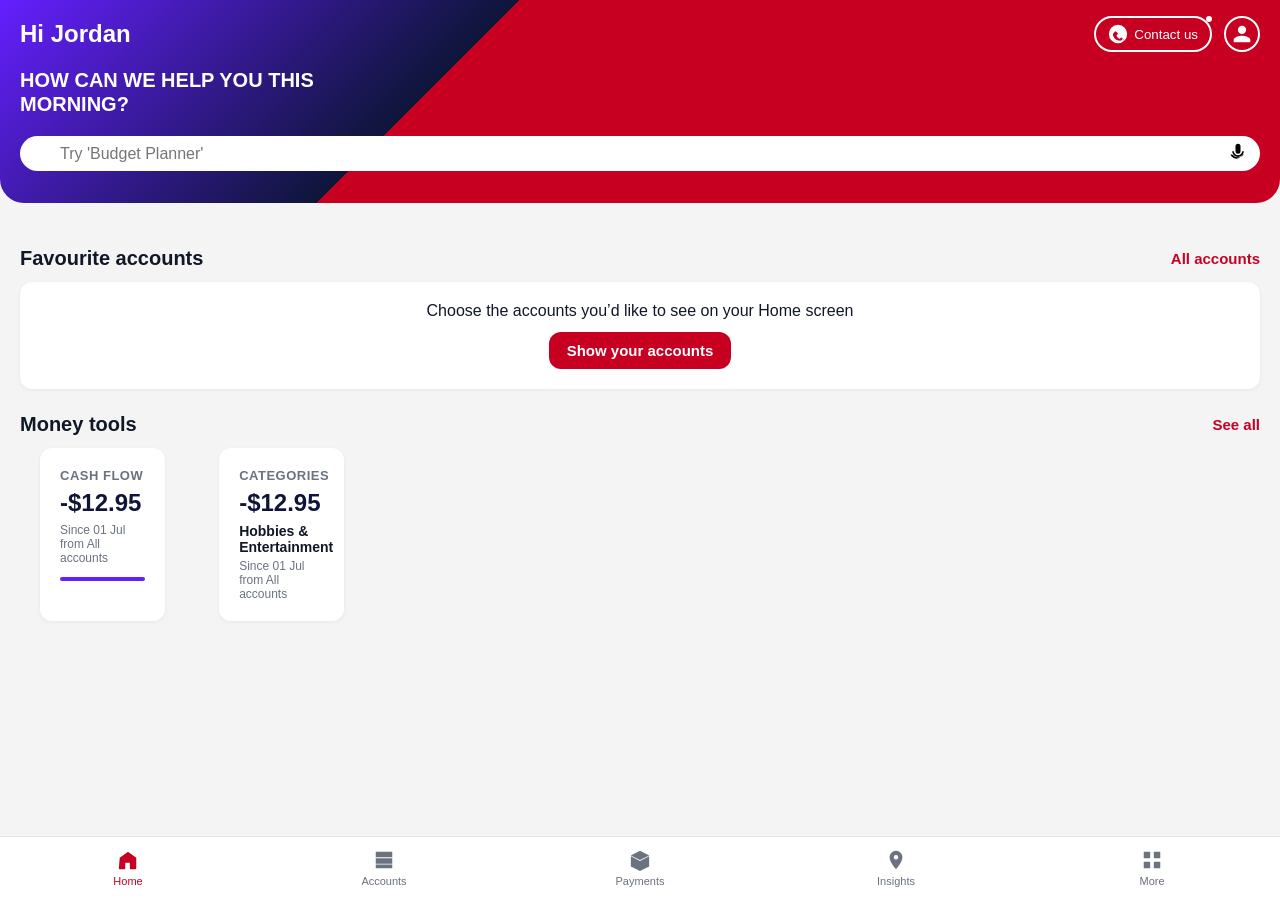
==== commit 26864855: "Add profile page layout and navigation functionality; implement user avatar and quick links" ====
--- a/index.html
+++ b/index.html
@@ -11,7 +11,7 @@
     <header class="hero gradient">
       <div class="safe-top"></div>
       <div class="hero__row">
-        <h1 class="greeting">Hi Callum</h1>
+        <h1 class="greeting">Hi Jordan</h1>
         <div class="actions">
           <button id="contactBtn" class="pill">
             <svg class="icon" viewBox="0 0 24 24" aria-hidden="true">
@@ -118,5 +118,45 @@
     </nav>
 
     <script src="./js/app.js"></script>
+    <!-- ========= PROFILE PAGE ========= -->
+<main id="profile" class="page">
+  <header class="sub-header">
+    <button id="backBtn" class="back">
+      <!-- left-arrow icon -->
+      <svg viewBox="0 0 24 24" class="icon" aria-hidden="true">
+        <path d="M15 19 8 12l7-7" stroke="currentColor" stroke-width="2" fill="none"
+              stroke-linecap="round" stroke-linejoin="round"/>
+      </svg>
+    </button>
+    <h2>Profile</h2>
+  </header>
+
+  <section class="profile-hero">
+    <div class="avatar">CB</div>
+
+    <h3>Hi Jordan&nbsp;Saunders</h3>
+    <p class="customer-id">Customer ID 8472 5399</p>
+
+    <button class="btn-outline" id="signOutBtn">Sign&nbsp;out</button>
+  </section>
+
+  <!-- simple placeholder sections -->
+  <section class="quick-links">
+    <div class="ql card">Personal &<br/>contact details</div>
+    <div class="ql card">Tax details</div>
+    <div class="ql card">Manage PayID</div>
+  </section>
+
+  <section class="settings card">
+    <h4>Settings</h4>
+    <ul>
+      <li>Security</li>
+      <li>Notifications & communication</li>
+      <li>Data & access</li>
+      <li>App settings</li>
+    </ul>
+  </section>
+</main>
+
   </body>
 </html>
--- a/css/styles.css
+++ b/css/styles.css
@@ -263,3 +263,83 @@
 @supports (padding: max(0px)) {
   .bottom-nav { padding-bottom: max(env(safe-area-inset-bottom), 8px); }
 }
+/* ----- profile page ----- */
+.sub-header {
+  display: flex;
+  align-items: center;
+  gap: 12px;
+  padding: 12px 20px 8px;
+}
+
+.back {
+  background: none;
+  border: none;
+  padding: 6px;
+  color: var(--red);
+  cursor: pointer;
+}
+
+.profile-hero {
+  text-align: left;
+  padding: 16px 20px 24px;
+}
+
+.avatar {
+  width: 72px;
+  height: 72px;
+  border-radius: 50%;
+  background: #4b5563;
+  color: #fff;
+  font-size: 26px;
+  font-weight: 700;
+  display: flex;
+  align-items: center;
+  justify-content: center;
+  margin-bottom: 12px;
+}
+
+.customer-id {
+  font-size: 14px;
+  color: var(--text-light);
+  margin-bottom: 18px;
+}
+
+.btn-outline {
+  background: transparent;
+  color: var(--red);
+  border: 2px solid var(--red);
+  border-radius: var(--radius);
+  padding: 6px 18px;
+  font-weight: 600;
+  cursor: pointer;
+}
+
+.quick-links {
+  display: grid;
+  grid-template-columns: repeat(3, 1fr);
+  gap: 14px;
+  padding: 0 20px 24px;
+}
+
+.quick-links .card {
+  text-align: center;
+  font-size: 14px;
+  font-weight: 600;
+  color: var(--navy);
+  padding: 24px 8px;
+}
+
+.settings h4 {
+  font-size: 18px;
+  font-weight: 700;
+  margin-bottom: 12px;
+}
+
+.settings ul {
+  list-style: none;
+  display: flex;
+  flex-direction: column;
+  gap: 16px;
+  font-size: 15px;
+  color: var(--navy);
+}
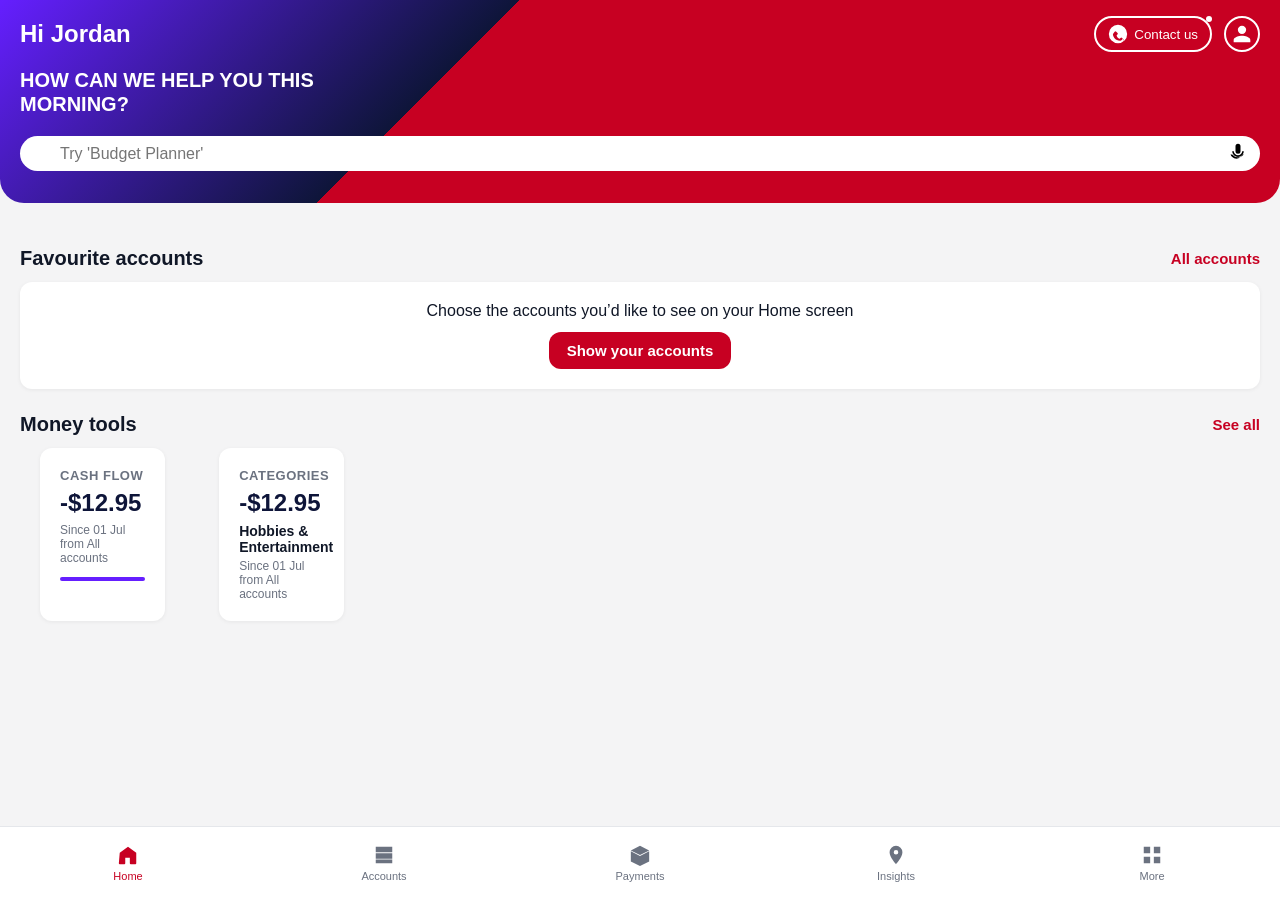
==== commit ef3d3d7e: "Update navigation height and change avatar initials on profile page" ====
--- a/index.html
+++ b/index.html
@@ -132,7 +132,7 @@
   </header>
 
   <section class="profile-hero">
-    <div class="avatar">CB</div>
+    <div class="avatar">JS</div>
 
     <h3>Hi Jordan&nbsp;Saunders</h3>
     <p class="customer-id">Customer ID 8472 5399</p>
--- a/css/styles.css
+++ b/css/styles.css
@@ -6,7 +6,7 @@
   --text-dark: #101727;
   --text-light: #6b7280;
   --radius: 12px;
-  --nav-h: 64px;
+  --nav-h: 74px;
 }
 
 /* ---------- reset / base ---------- */
